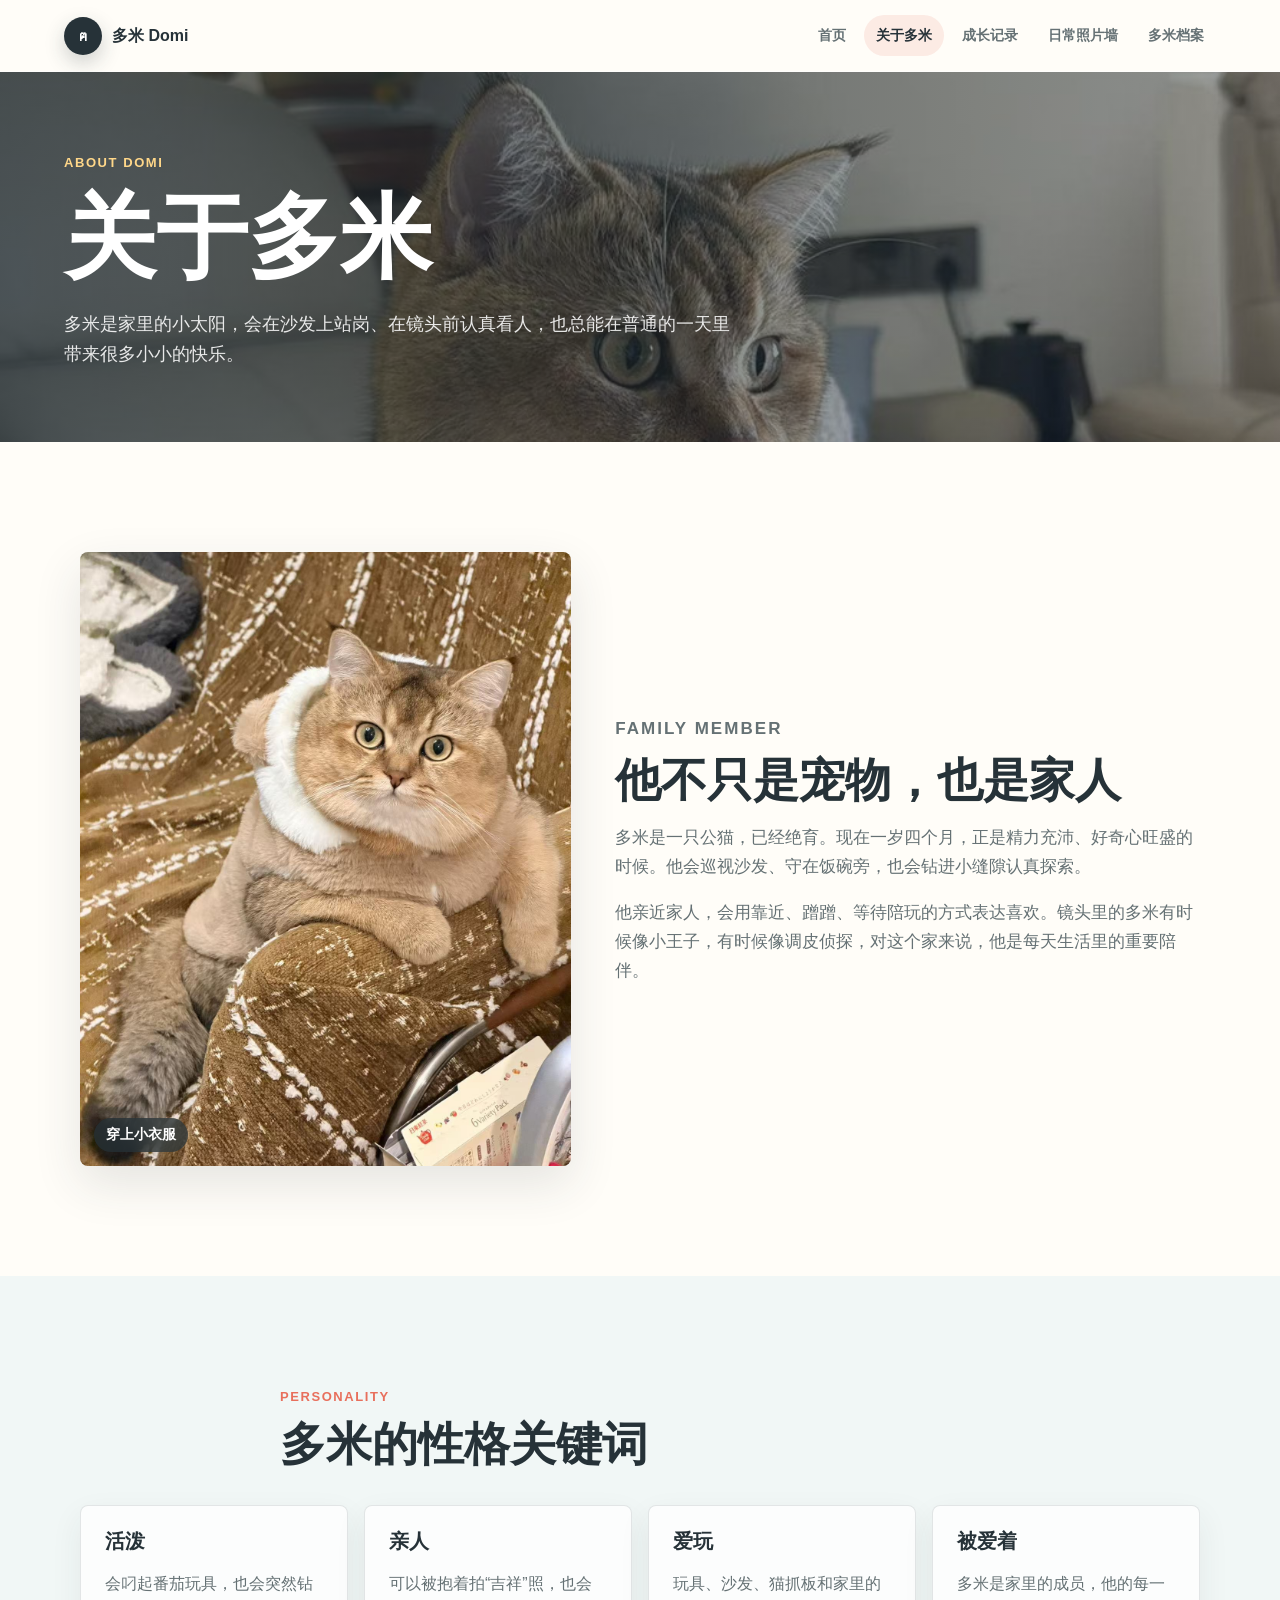
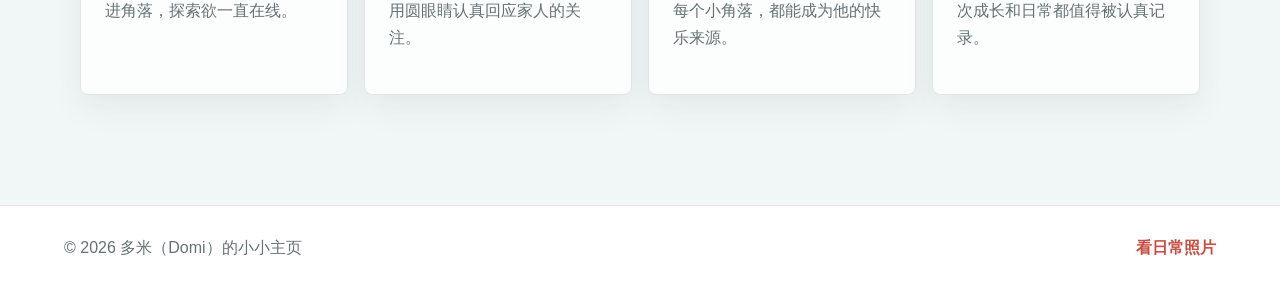
==== about.html @ 18f6643a "Add Domi website" ====
<!DOCTYPE html>
<html lang="zh-CN">
<head>
  <meta charset="UTF-8">
  <meta name="viewport" content="width=device-width, initial-scale=1.0">
  <title>关于多米 | 多米（Domi）</title>
  <meta name="description" content="认识多米：一只活泼、亲人、喜欢玩耍的家庭小猫。">
  <link rel="stylesheet" href="css/styles.css">
</head>
<body>
  <header class="site-header">
    <a class="brand" href="index.html" aria-label="多米首页">
      <span class="brand-mark" aria-hidden="true">ฅ</span>
      <span>多米 Domi</span>
    </a>
    <button class="nav-toggle" type="button" aria-label="打开导航" aria-expanded="false">
      <span></span><span></span><span></span>
    </button>
    <nav class="site-nav" aria-label="主导航">
      <a href="index.html">首页</a>
      <a href="about.html" aria-current="page">关于多米</a>
      <a href="timeline.html">成长记录</a>
      <a href="gallery.html">日常照片墙</a>
      <a href="profile.html">多米档案</a>
    </nav>
  </header>

  <main>
    <section class="page-hero about-hero">
      <div class="page-hero-copy reveal">
        <p class="eyebrow">About Domi</p>
        <h1>关于多米</h1>
        <p>多米是家里的小太阳，会在沙发上站岗、在镜头前认真看人，也总能在普通的一天里带来很多小小的快乐。</p>
      </div>
    </section>

    <section class="section about-layout">
      <figure class="feature-photo reveal">
        <img class="focus-upper" src="assets/photos/domi-outfit.jpg" alt="多米穿着小衣服坐在椅子上" loading="lazy">
        <figcaption>穿上小衣服</figcaption>
      </figure>
      <div class="about-copy reveal">
        <p class="eyebrow">Family Member</p>
        <h2>他不只是宠物，也是家人</h2>
        <p>多米是一只公猫，已经绝育。现在一岁四个月，正是精力充沛、好奇心旺盛的时候。他会巡视沙发、守在饭碗旁，也会钻进小缝隙认真探索。</p>
        <p>他亲近家人，会用靠近、蹭蹭、等待陪玩的方式表达喜欢。镜头里的多米有时候像小王子，有时候像调皮侦探，对这个家来说，他是每天生活里的重要陪伴。</p>
      </div>
    </section>

    <section class="section detail-band">
      <div class="section-heading reveal">
        <p class="eyebrow">Personality</p>
        <h2>多米的性格关键词</h2>
      </div>
      <div class="masonry-notes">
        <article class="note reveal">
          <h3>活泼</h3>
          <p>会叼起番茄玩具，也会突然钻进角落，探索欲一直在线。</p>
        </article>
        <article class="note reveal">
          <h3>亲人</h3>
          <p>可以被抱着拍“吉祥”照，也会用圆眼睛认真回应家人的关注。</p>
        </article>
        <article class="note reveal">
          <h3>爱玩</h3>
          <p>玩具、沙发、猫抓板和家里的每个小角落，都能成为他的快乐来源。</p>
        </article>
        <article class="note reveal">
          <h3>被爱着</h3>
          <p>多米是家里的成员，他的每一次成长和日常都值得被认真记录。</p>
        </article>
      </div>
    </section>
  </main>

  <footer class="site-footer">
    <p>© 2026 多米（Domi）的小小主页</p>
    <a href="gallery.html">看日常照片</a>
  </footer>

  <script src="js/main.js"></script>
</body>
</html>
---- css/styles.css ----
:root {
  --ink: #263238;
  --muted: #657174;
  --paper: #fffdf8;
  --soft: #f7f2ea;
  --line: rgba(38, 50, 56, 0.12);
  --coral: #e86f5c;
  --coral-deep: #c94d42;
  --mint: #6aa99b;
  --sun: #f3bd55;
  --sky: #8fbfd0;
  --shadow: 0 18px 48px rgba(38, 50, 56, 0.12);
  --radius: 8px;
  --max: 1120px;
}

* {
  box-sizing: border-box;
}

html {
  scroll-behavior: smooth;
}

body {
  margin: 0;
  color: var(--ink);
  background: var(--paper);
  font-family: "Microsoft YaHei", "PingFang SC", "Noto Sans SC", Arial, sans-serif;
  line-height: 1.7;
}

img {
  display: block;
  max-width: 100%;
}

a {
  color: inherit;
  text-decoration: none;
}

.site-header {
  position: sticky;
  top: 0;
  z-index: 50;
  display: flex;
  align-items: center;
  justify-content: space-between;
  min-height: 72px;
  padding: 0 5vw;
  border-bottom: 1px solid rgba(255, 255, 255, 0.54);
  background: rgba(255, 253, 248, 0.84);
  backdrop-filter: blur(18px);
}

.brand {
  display: inline-flex;
  align-items: center;
  gap: 10px;
  font-weight: 800;
  letter-spacing: 0;
}

.brand-mark {
  display: grid;
  width: 38px;
  height: 38px;
  place-items: center;
  border-radius: 50%;
  color: #fff;
  background: var(--ink);
  box-shadow: 0 8px 20px rgba(38, 50, 56, 0.22);
}

.site-nav {
  display: flex;
  align-items: center;
  gap: 6px;
}

.site-nav a {
  padding: 9px 12px;
  border-radius: 999px;
  color: var(--muted);
  font-size: 14px;
  font-weight: 700;
  transition: color 180ms ease, background 180ms ease, transform 180ms ease;
}

.site-nav a:hover,
.site-nav a[aria-current="page"] {
  color: var(--ink);
  background: rgba(232, 111, 92, 0.13);
}

.site-nav a:hover {
  transform: translateY(-1px);
}

.nav-toggle {
  display: none;
  width: 42px;
  height: 42px;
  padding: 0;
  border: 1px solid var(--line);
  border-radius: 50%;
  background: #fff;
  cursor: pointer;
}

.nav-toggle span {
  display: block;
  width: 18px;
  height: 2px;
  margin: 4px auto;
  border-radius: 2px;
  background: var(--ink);
  transition: transform 180ms ease, opacity 180ms ease;
}

.nav-toggle.is-active span:nth-child(1) {
  transform: translateY(6px) rotate(45deg);
}

.nav-toggle.is-active span:nth-child(2) {
  opacity: 0;
}

.nav-toggle.is-active span:nth-child(3) {
  transform: translateY(-6px) rotate(-45deg);
}

.hero {
  position: relative;
  min-height: clamp(560px, 82svh, 760px);
  display: grid;
  align-items: center;
  overflow: hidden;
  isolation: isolate;
}

.hero-image {
  position: absolute;
  inset: 0;
  z-index: -2;
  width: 100%;
  height: 100%;
  object-fit: cover;
  object-position: center 35%;
}

.hero-shade {
  position: absolute;
  inset: 0;
  z-index: -1;
  background:
    linear-gradient(90deg, rgba(38, 50, 56, 0.76), rgba(38, 50, 56, 0.34) 48%, rgba(38, 50, 56, 0.08)),
    linear-gradient(0deg, rgba(255, 253, 248, 0.16), rgba(255, 253, 248, 0));
}

.hero-content {
  width: min(680px, 90vw);
  margin-left: 7vw;
  padding: 40px 0;
  color: #fff;
}

.eyebrow {
  margin: 0 0 10px;
  color: var(--coral);
  font-size: 13px;
  font-weight: 800;
  letter-spacing: 0.12em;
  text-transform: uppercase;
}

.hero .eyebrow {
  color: #ffd789;
}

h1,
h2,
h3,
p {
  overflow-wrap: anywhere;
}

h1,
h2,
h3 {
  margin: 0;
  line-height: 1.16;
  letter-spacing: 0;
}

h1 {
  font-size: clamp(46px, 8vw, 92px);
}

h2 {
  font-size: clamp(28px, 4vw, 46px);
}

h3 {
  font-size: 20px;
}

.hero-copy {
  max-width: 590px;
  margin: 22px 0 0;
  color: rgba(255, 255, 255, 0.9);
  font-size: clamp(17px, 2vw, 21px);
}

.hero-actions {
  display: flex;
  flex-wrap: wrap;
  gap: 14px;
  margin-top: 32px;
}

.button {
  display: inline-flex;
  min-height: 46px;
  align-items: center;
  justify-content: center;
  padding: 0 18px;
  border: 1px solid rgba(255, 255, 255, 0.68);
  border-radius: 999px;
  font-weight: 800;
  transition: transform 180ms ease, box-shadow 180ms ease, background 180ms ease;
}

.button:hover {
  transform: translateY(-2px);
}

.button.primary {
  border-color: var(--coral);
  color: #fff;
  background: var(--coral);
  box-shadow: 0 16px 32px rgba(232, 111, 92, 0.3);
}

.button.ghost {
  color: #fff;
  background: rgba(255, 255, 255, 0.12);
}

.paw-trail {
  position: absolute;
  right: 7vw;
  bottom: 10vh;
  display: grid;
  gap: 20px;
  transform: rotate(-18deg);
}

.paw-trail span {
  position: relative;
  width: 30px;
  height: 26px;
  border-radius: 48% 48% 55% 55%;
  background: rgba(255, 255, 255, 0.42);
  animation: pawPulse 2.8s ease-in-out infinite;
}

.paw-trail span::before,
.paw-trail span::after {
  content: "";
  position: absolute;
  top: -11px;
  width: 9px;
  height: 10px;
  border-radius: 50%;
  background: rgba(255, 255, 255, 0.42);
}

.paw-trail span::before {
  left: 4px;
  box-shadow: 11px -3px 0 rgba(255, 255, 255, 0.42);
}

.paw-trail span::after {
  right: 3px;
}

.paw-trail span:nth-child(2) {
  margin-left: 34px;
  animation-delay: 240ms;
}

.paw-trail span:nth-child(3) {
  animation-delay: 480ms;
}

.section {
  width: min(var(--max), 90vw);
  margin: 0 auto;
  padding: clamp(64px, 9vw, 110px) 0;
}

.section-heading {
  max-width: 720px;
  margin-bottom: 34px;
}

.section-heading p:not(.eyebrow) {
  margin: 14px 0 0;
  color: var(--muted);
  font-size: 17px;
}

.intro-band {
  width: 100%;
  max-width: none;
  padding-inline: 5vw;
  background:
    linear-gradient(135deg, rgba(143, 191, 208, 0.18), rgba(255, 253, 248, 0) 44%),
    var(--paper);
}

.intro-band .section-heading,
.intro-band .trait-grid {
  width: min(var(--max), 100%);
  margin-inline: auto;
}

.trait-grid {
  display: grid;
  grid-template-columns: repeat(3, 1fr);
  gap: 18px;
}

.trait-card,
.note,
.timeline-card,
.profile-card,
.stat {
  border: 1px solid var(--line);
  border-radius: var(--radius);
  background: rgba(255, 255, 255, 0.78);
  box-shadow: 0 12px 32px rgba(38, 50, 56, 0.07);
}

.trait-card {
  min-height: 220px;
  padding: 26px;
}

.trait-icon {
  display: grid;
  width: 44px;
  height: 44px;
  place-items: center;
  margin-bottom: 22px;
  border-radius: 50%;
  color: #fff;
  background: var(--mint);
  font-weight: 900;
}

.trait-card:nth-child(2) .trait-icon {
  background: var(--coral);
}

.trait-card:nth-child(3) .trait-icon {
  background: var(--sun);
  color: var(--ink);
}

.trait-card p,
.note p,
.timeline-card p,
.about-copy p,
.copy-panel p {
  color: var(--muted);
}

.photo-strip {
  display: grid;
  grid-template-columns: repeat(3, 1fr);
  gap: 18px;
}

.photo-card,
.gallery-item,
.feature-photo {
  position: relative;
  overflow: hidden;
  margin: 0;
  border-radius: var(--radius);
  background: var(--soft);
  box-shadow: var(--shadow);
}

.photo-card img,
.gallery-item img,
.feature-photo img {
  width: 100%;
  height: 100%;
  object-fit: cover;
  transition: transform 420ms ease;
}

.focus-upper {
  object-position: center 24%;
}

.focus-center {
  object-position: center center;
}

.focus-lower {
  object-position: center 72%;
}

.photo-card {
  aspect-ratio: 4 / 5;
}

.photo-card:hover img,
.gallery-item:hover img,
.feature-photo:hover img {
  transform: scale(1.04);
}

figcaption {
  position: absolute;
  left: 14px;
  right: 14px;
  bottom: 14px;
  display: inline-flex;
  width: fit-content;
  max-width: calc(100% - 28px);
  min-height: 34px;
  align-items: center;
  padding: 0 12px;
  border-radius: 999px;
  color: #fff;
  background: rgba(38, 50, 56, 0.7);
  font-size: 14px;
  font-weight: 800;
  backdrop-filter: blur(10px);
}

.split-section {
  display: grid;
  grid-template-columns: minmax(0, 1fr) 420px;
  gap: 36px;
  align-items: center;
}

.home-feature-photo {
  aspect-ratio: 3 / 4;
}

.copy-panel p {
  font-size: 17px;
}

.text-link {
  display: inline-flex;
  align-items: center;
  margin-top: 16px;
  color: var(--coral-deep);
  font-weight: 900;
}

.text-link::after {
  content: "→";
  margin-left: 8px;
  transition: transform 180ms ease;
}

.text-link:hover::after {
  transform: translateX(4px);
}

.page-hero {
  min-height: 360px;
  display: grid;
  align-items: end;
  padding: 80px 5vw 54px;
  color: #fff;
  background: var(--ink);
  background-size: cover;
  background-position: center;
  isolation: isolate;
  position: relative;
  overflow: hidden;
}

.page-hero::before {
  content: "";
  position: absolute;
  inset: 0;
  z-index: -1;
  background:
    linear-gradient(90deg, rgba(38, 50, 56, 0.76), rgba(38, 50, 56, 0.34)),
    var(--page-bg);
  background-size: cover;
  background-position: var(--page-position, center);
}

.about-hero {
  --page-bg: url("../assets/photos/domi-sofa.jpg");
  --page-position: center 36%;
}

.timeline-hero {
  --page-bg: url("../assets/photos/domi-goodluck.jpg");
  --page-position: center 28%;
}

.gallery-hero {
  --page-bg: url("../assets/photos/domi-curious.jpg");
  --page-position: center 24%;
}

.profile-hero {
  --page-bg: url("../assets/photos/domi-crown.jpg");
  --page-position: center 30%;
}

.page-hero-copy {
  width: min(760px, 100%);
}

.page-hero-copy .eyebrow {
  color: #ffd789;
}

.page-hero-copy p:not(.eyebrow) {
  max-width: 680px;
  color: rgba(255, 255, 255, 0.88);
  font-size: 18px;
}

.about-layout {
  display: grid;
  grid-template-columns: minmax(260px, 0.84fr) minmax(0, 1fr);
  gap: 44px;
  align-items: center;
}

.feature-photo {
  aspect-ratio: 4 / 5;
}

.about-copy p {
  font-size: 17px;
}

.detail-band {
  width: 100%;
  max-width: none;
  padding-inline: 5vw;
  background: #f1f7f6;
}

.detail-band .section-heading,
.masonry-notes {
  width: min(var(--max), 100%);
  margin-inline: auto;
}

.masonry-notes {
  display: grid;
  grid-template-columns: repeat(4, 1fr);
  gap: 16px;
}

.note {
  min-height: 190px;
  padding: 24px;
}

.note:nth-child(2) {
  transform: translateY(18px);
}

.note:nth-child(3) {
  transform: translateY(-10px);
}

.timeline-section {
  width: min(900px, 90vw);
}

.timeline {
  position: relative;
}

.timeline::before {
  content: "";
  position: absolute;
  top: 12px;
  bottom: 12px;
  left: 18px;
  width: 2px;
  background: linear-gradient(var(--coral), var(--mint), var(--sun));
}

.timeline-item {
  position: relative;
  display: grid;
  grid-template-columns: 38px 1fr;
  gap: 22px;
  margin-bottom: 24px;
}

.timeline-dot {
  position: relative;
  z-index: 1;
  width: 38px;
  height: 38px;
  border: 7px solid var(--paper);
  border-radius: 50%;
  background: var(--coral);
  box-shadow: 0 0 0 1px var(--line);
}

.timeline-item:nth-child(2) .timeline-dot {
  background: var(--mint);
}

.timeline-item:nth-child(3) .timeline-dot {
  background: var(--sun);
}

.timeline-item:nth-child(4) .timeline-dot {
  background: var(--sky);
}

.timeline-card {
  padding: 26px;
}

.timeline-date {
  margin: 0 0 8px;
  color: var(--coral-deep);
  font-size: 14px;
  font-weight: 900;
}

.gallery-grid {
  display: grid;
  grid-auto-flow: dense;
  grid-template-columns: repeat(4, minmax(0, 1fr));
  grid-auto-rows: 190px;
  gap: 16px;
}

.gallery-item {
  min-height: 190px;
}

.gallery-item.wide {
  grid-column: span 2;
}

.gallery-item.tall {
  grid-row: span 2;
}

.profile-section {
  display: grid;
  gap: 22px;
}

.profile-card {
  display: grid;
  grid-template-columns: 360px 1fr;
  gap: 32px;
  align-items: center;
  padding: 26px;
}

.profile-portrait {
  overflow: hidden;
  aspect-ratio: 1;
  border-radius: var(--radius);
  background: var(--soft);
}

.profile-portrait img {
  width: 100%;
  height: 100%;
  object-fit: cover;
}

.profile-list {
  display: grid;
  gap: 12px;
  margin: 24px 0 0;
}

.profile-list div {
  display: grid;
  grid-template-columns: 120px 1fr;
  gap: 12px;
  align-items: center;
  padding: 14px 0;
  border-bottom: 1px solid var(--line);
}

.profile-list dt {
  color: var(--muted);
  font-weight: 800;
}

.profile-list dd {
  margin: 0;
  font-size: 18px;
  font-weight: 900;
}

.mini-stats {
  display: grid;
  grid-template-columns: repeat(3, 1fr);
  gap: 16px;
}

.stat {
  padding: 22px;
}

.stat strong {
  display: block;
  font-size: 26px;
  line-height: 1.1;
}

.stat span {
  display: block;
  margin-top: 8px;
  color: var(--muted);
  font-weight: 800;
}

.site-footer {
  display: flex;
  flex-wrap: wrap;
  align-items: center;
  justify-content: space-between;
  gap: 16px;
  padding: 28px 5vw;
  border-top: 1px solid var(--line);
  color: var(--muted);
  background: #fff;
}

.site-footer p {
  margin: 0;
}

.site-footer a {
  color: var(--coral-deep);
  font-weight: 900;
}

.reveal {
  opacity: 0;
  transform: translateY(18px);
  transition: opacity 560ms ease, transform 560ms ease;
}

.reveal.is-visible {
  opacity: 1;
  transform: translateY(0);
}

@keyframes pawPulse {
  0%,
  100% {
    opacity: 0.35;
    transform: translateY(0);
  }
  50% {
    opacity: 0.85;
    transform: translateY(-6px);
  }
}

@media (prefers-reduced-motion: reduce) {
  *,
  *::before,
  *::after {
    animation-duration: 1ms !important;
    scroll-behavior: auto !important;
    transition-duration: 1ms !important;
  }
}

@media (max-width: 900px) {
  .nav-toggle {
    display: block;
  }

  .site-nav {
    position: absolute;
    top: calc(100% + 10px);
    right: 5vw;
    left: 5vw;
    display: grid;
    padding: 10px;
    border: 1px solid var(--line);
    border-radius: var(--radius);
    background: rgba(255, 253, 248, 0.98);
    box-shadow: var(--shadow);
    opacity: 0;
    pointer-events: none;
    transform: translateY(-8px);
    transition: opacity 180ms ease, transform 180ms ease;
  }

  .site-nav.is-open {
    opacity: 1;
    pointer-events: auto;
    transform: translateY(0);
  }

  .site-nav a {
    border-radius: var(--radius);
  }

  .hero {
    min-height: 78svh;
  }

  .hero-content {
    margin-inline: 5vw;
  }

  .trait-grid,
  .photo-strip,
  .masonry-notes,
  .mini-stats {
    grid-template-columns: 1fr 1fr;
  }

  .split-section,
  .about-layout,
  .profile-card {
    grid-template-columns: 1fr;
  }

  .profile-portrait {
    max-width: 380px;
  }

  .gallery-grid {
    grid-template-columns: repeat(2, minmax(0, 1fr));
  }
}

@media (max-width: 640px) {
  .site-header {
    min-height: 66px;
  }

  .brand {
    font-size: 15px;
  }

  .brand-mark {
    width: 34px;
    height: 34px;
  }

  .hero {
    min-height: 74svh;
  }

  .hero-shade {
    background: linear-gradient(0deg, rgba(38, 50, 56, 0.76), rgba(38, 50, 56, 0.38));
  }

  .hero-actions,
  .site-footer {
    align-items: stretch;
    flex-direction: column;
  }

  .button {
    width: 100%;
  }

  .paw-trail {
    right: 8vw;
    bottom: 5vh;
    opacity: 0.7;
  }

  .trait-grid,
  .photo-strip,
  .masonry-notes,
  .mini-stats,
  .gallery-grid {
    grid-template-columns: 1fr;
  }

  .note:nth-child(2),
  .note:nth-child(3) {
    transform: none;
  }

  .gallery-grid {
    grid-auto-rows: 240px;
  }

  .gallery-item.wide,
  .gallery-item.tall {
    grid-column: auto;
    grid-row: auto;
  }

  .profile-card {
    padding: 18px;
  }

  .profile-list div {
    grid-template-columns: 1fr;
    gap: 4px;
  }

}
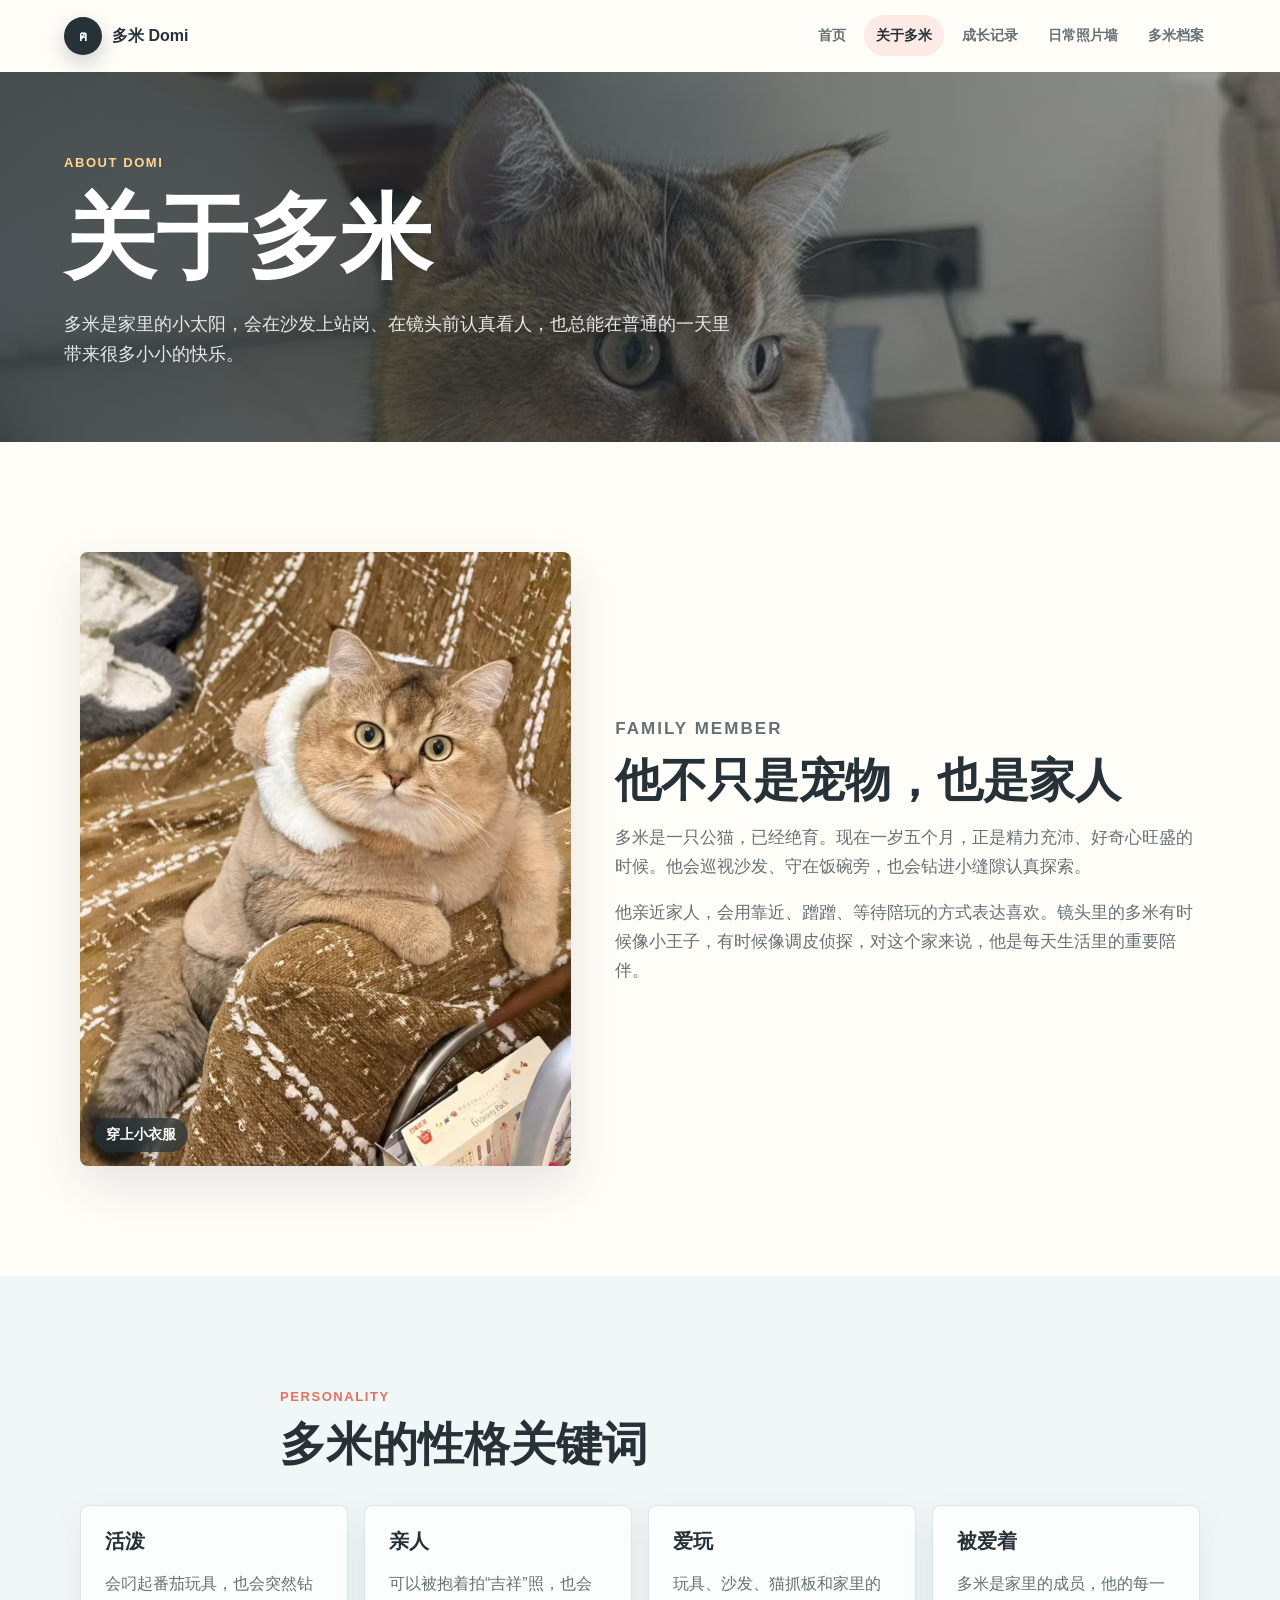
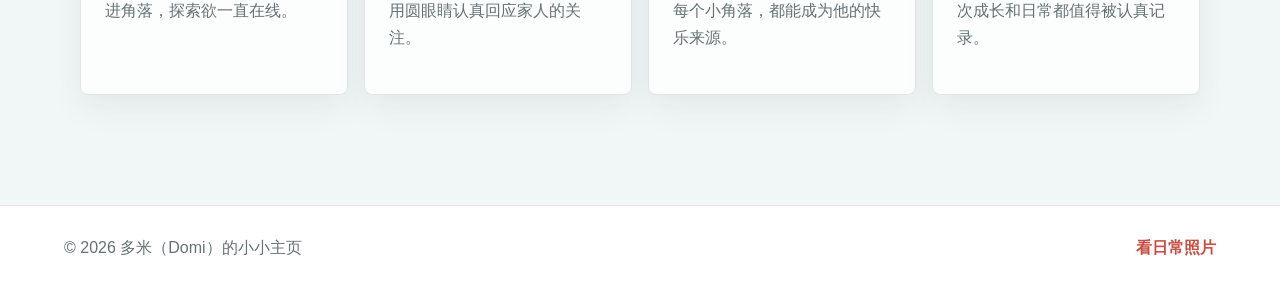
==== commit a360ffb4: "Update about and profile page text" ====
--- a/about.html
+++ b/about.html
@@ -42,7 +42,7 @@
       <div class="about-copy reveal">
         <p class="eyebrow">Family Member</p>
         <h2>他不只是宠物，也是家人</h2>
-        <p>多米是一只公猫，已经绝育。现在一岁四个月，正是精力充沛、好奇心旺盛的时候。他会巡视沙发、守在饭碗旁，也会钻进小缝隙认真探索。</p>
+        <p>多米是一只公猫，已经绝育。现在一岁五个月，正是精力充沛、好奇心旺盛的时候。他会巡视沙发、守在饭碗旁，也会钻进小缝隙认真探索。</p>
         <p>他亲近家人，会用靠近、蹭蹭、等待陪玩的方式表达喜欢。镜头里的多米有时候像小王子，有时候像调皮侦探，对这个家来说，他是每天生活里的重要陪伴。</p>
       </div>
     </section>
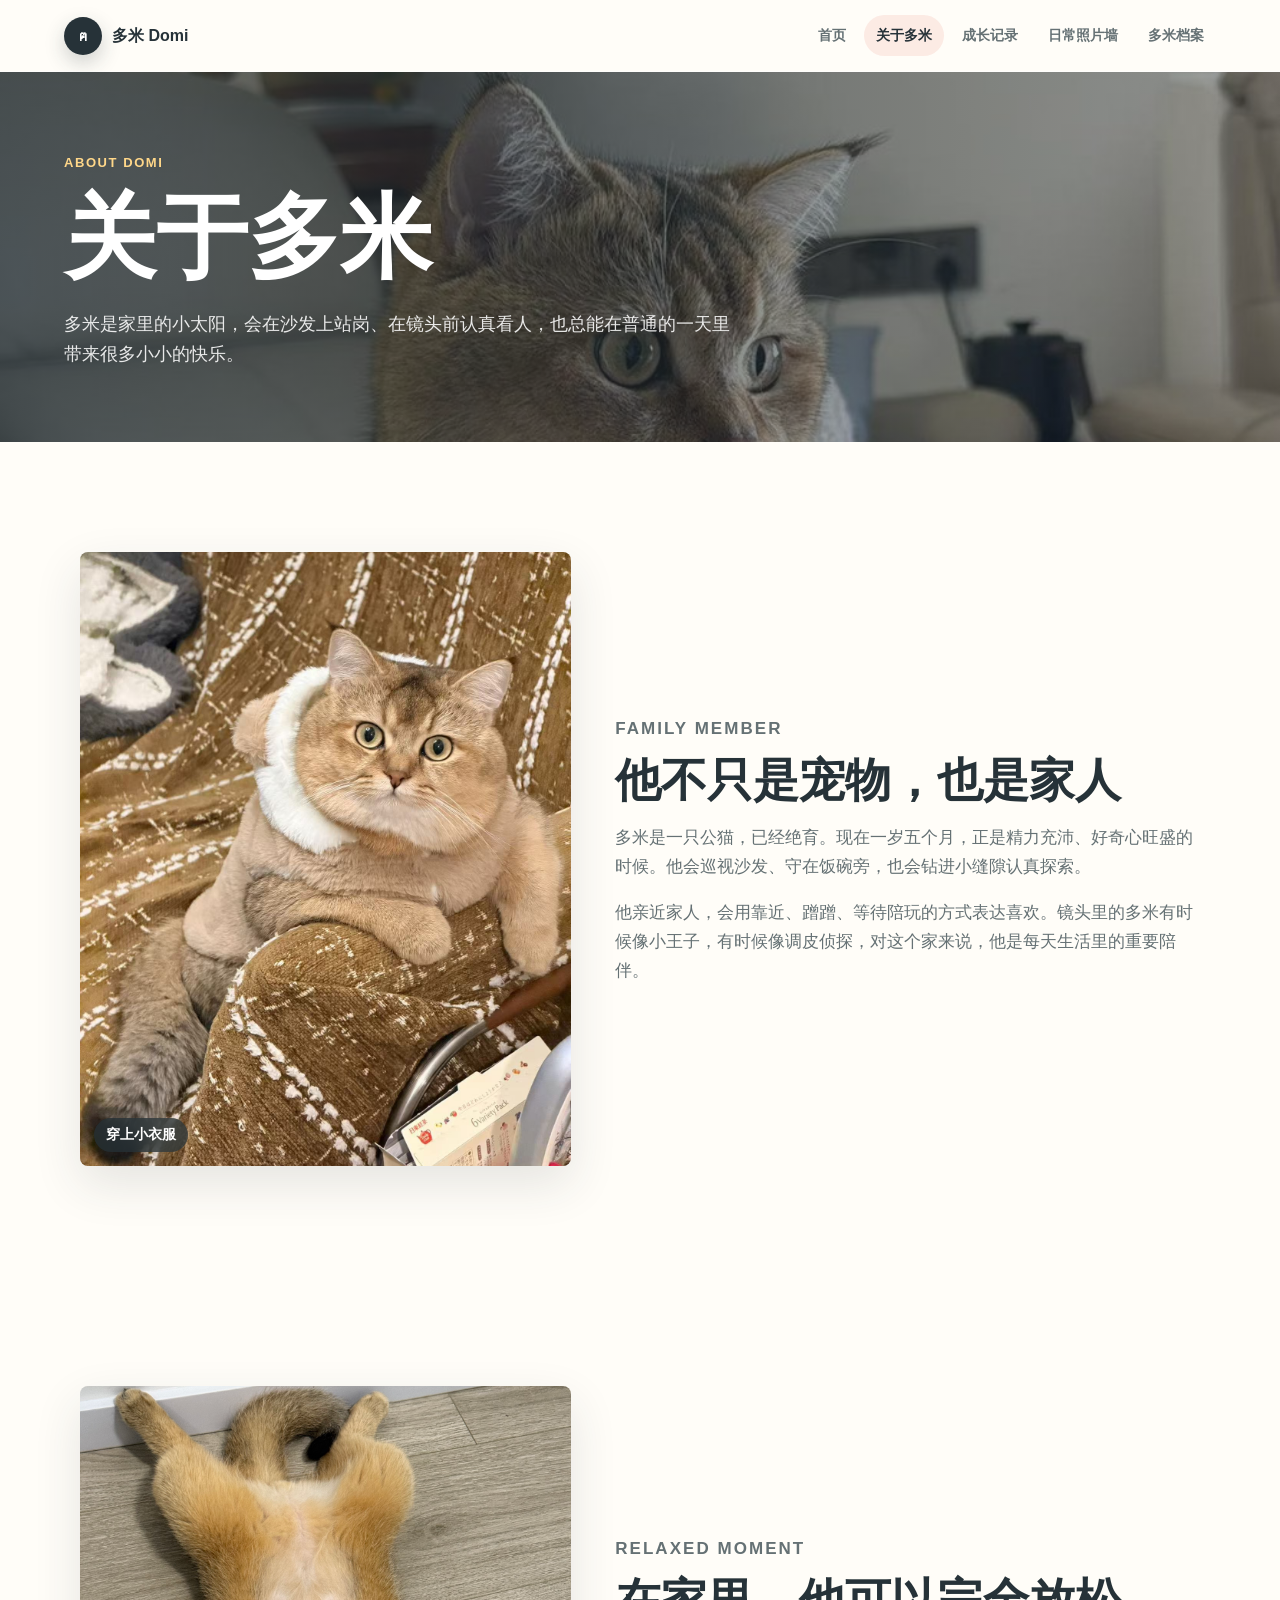
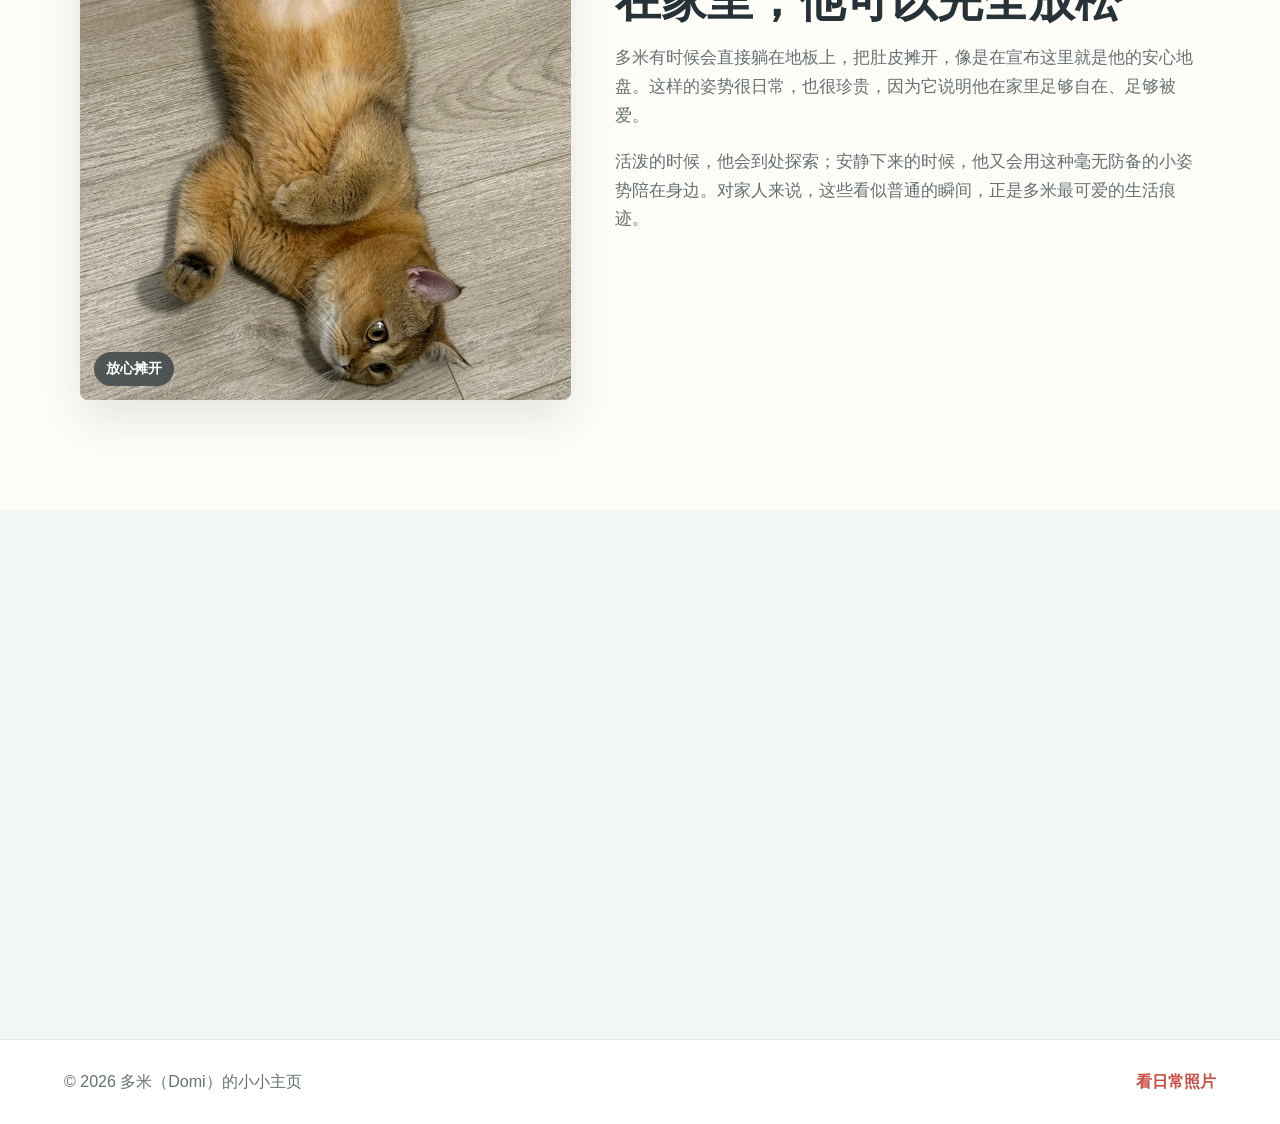
==== commit 688b2efb: "UPdate about page and add new img" ====
--- a/about.html
+++ b/about.html
@@ -47,6 +47,19 @@
       </div>
     </section>
 
+    <section class="section about-layout">
+      <figure class="feature-photo reveal">
+        <img class="focus-center" src="assets/photos/domi-stretch.jpg" alt="多米躺在地板上露出肚皮" loading="lazy">
+        <figcaption>放心摊开</figcaption>
+      </figure>
+      <div class="about-copy reveal">
+        <p class="eyebrow">Relaxed Moment</p>
+        <h2>在家里，他可以完全放松</h2>
+        <p>多米有时候会直接躺在地板上，把肚皮摊开，像是在宣布这里就是他的安心地盘。这样的姿势很日常，也很珍贵，因为它说明他在家里足够自在、足够被爱。</p>
+        <p>活泼的时候，他会到处探索；安静下来的时候，他又会用这种毫无防备的小姿势陪在身边。对家人来说，这些看似普通的瞬间，正是多米最可爱的生活痕迹。</p>
+      </div>
+    </section>
+
     <section class="section detail-band">
       <div class="section-heading reveal">
         <p class="eyebrow">Personality</p>
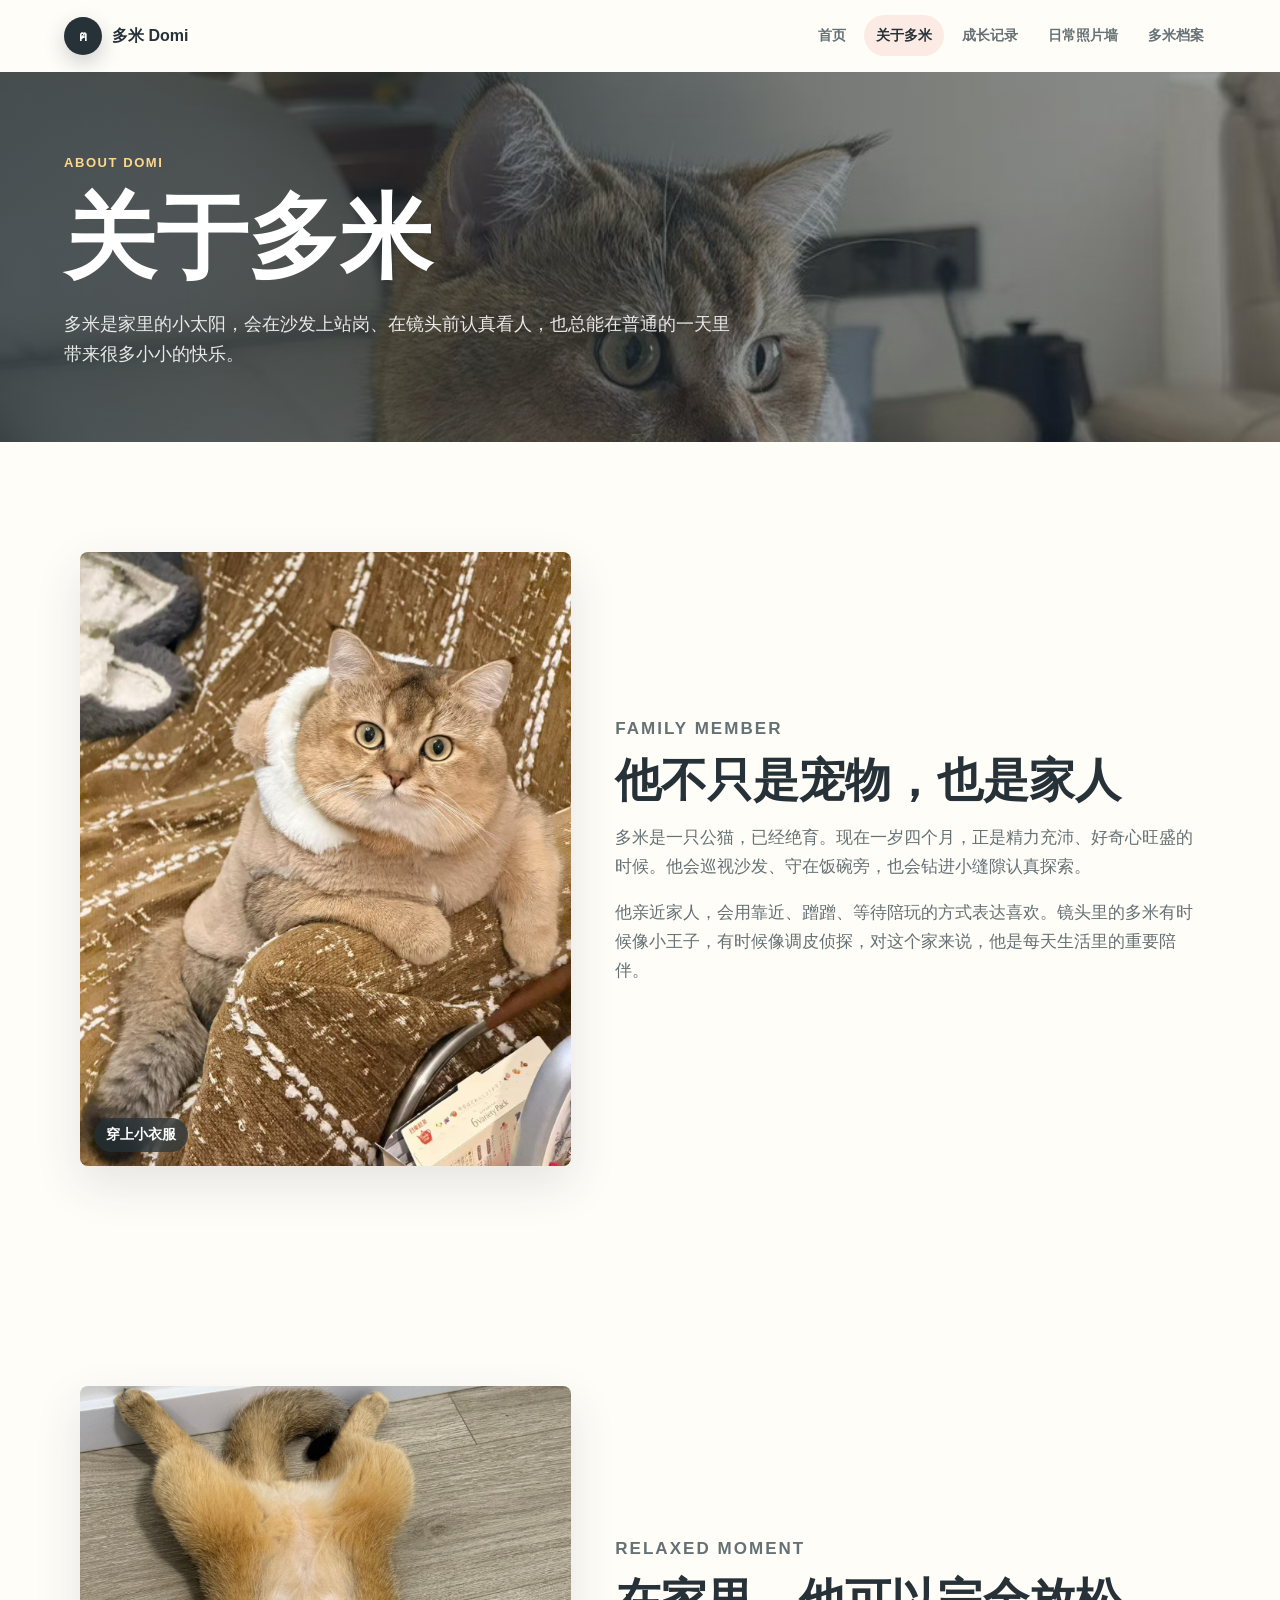
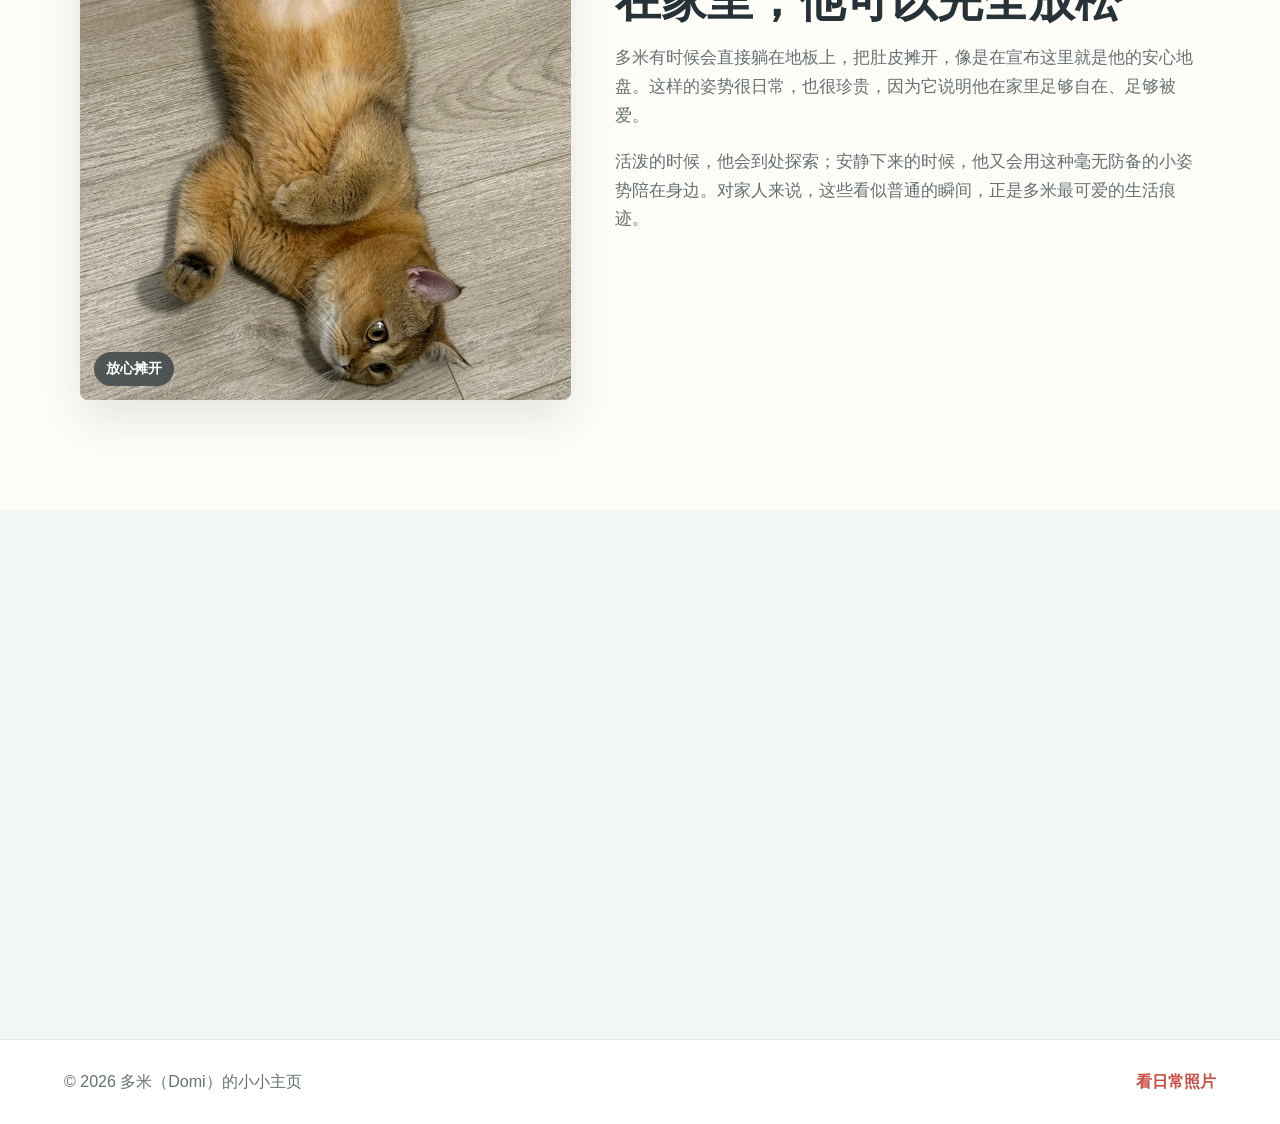
==== commit ba0c9a0a: "添加多米app版本" ====
--- a/about.html
+++ b/about.html
@@ -5,6 +5,12 @@
   <meta name="viewport" content="width=device-width, initial-scale=1.0">
   <title>关于多米 | 多米（Domi）</title>
   <meta name="description" content="认识多米：一只活泼、亲人、喜欢玩耍的家庭小猫。">
+  <meta name="theme-color" content="#f07f5a">
+  <meta name="apple-mobile-web-app-capable" content="yes">
+  <meta name="apple-mobile-web-app-title" content="多米">
+  <meta name="apple-mobile-web-app-status-bar-style" content="default">
+  <link rel="manifest" href="manifest.webmanifest">
+  <link rel="apple-touch-icon" href="assets/icons/apple-touch-icon.png">
   <link rel="stylesheet" href="css/styles.css">
 </head>
 <body>
@@ -42,7 +48,7 @@
       <div class="about-copy reveal">
         <p class="eyebrow">Family Member</p>
         <h2>他不只是宠物，也是家人</h2>
-        <p>多米是一只公猫，已经绝育。现在一岁五个月，正是精力充沛、好奇心旺盛的时候。他会巡视沙发、守在饭碗旁，也会钻进小缝隙认真探索。</p>
+        <p>多米是一只公猫，已经绝育。现在一岁四个月，正是精力充沛、好奇心旺盛的时候。他会巡视沙发、守在饭碗旁，也会钻进小缝隙认真探索。</p>
         <p>他亲近家人，会用靠近、蹭蹭、等待陪玩的方式表达喜欢。镜头里的多米有时候像小王子，有时候像调皮侦探，对这个家来说，他是每天生活里的重要陪伴。</p>
       </div>
     </section>
